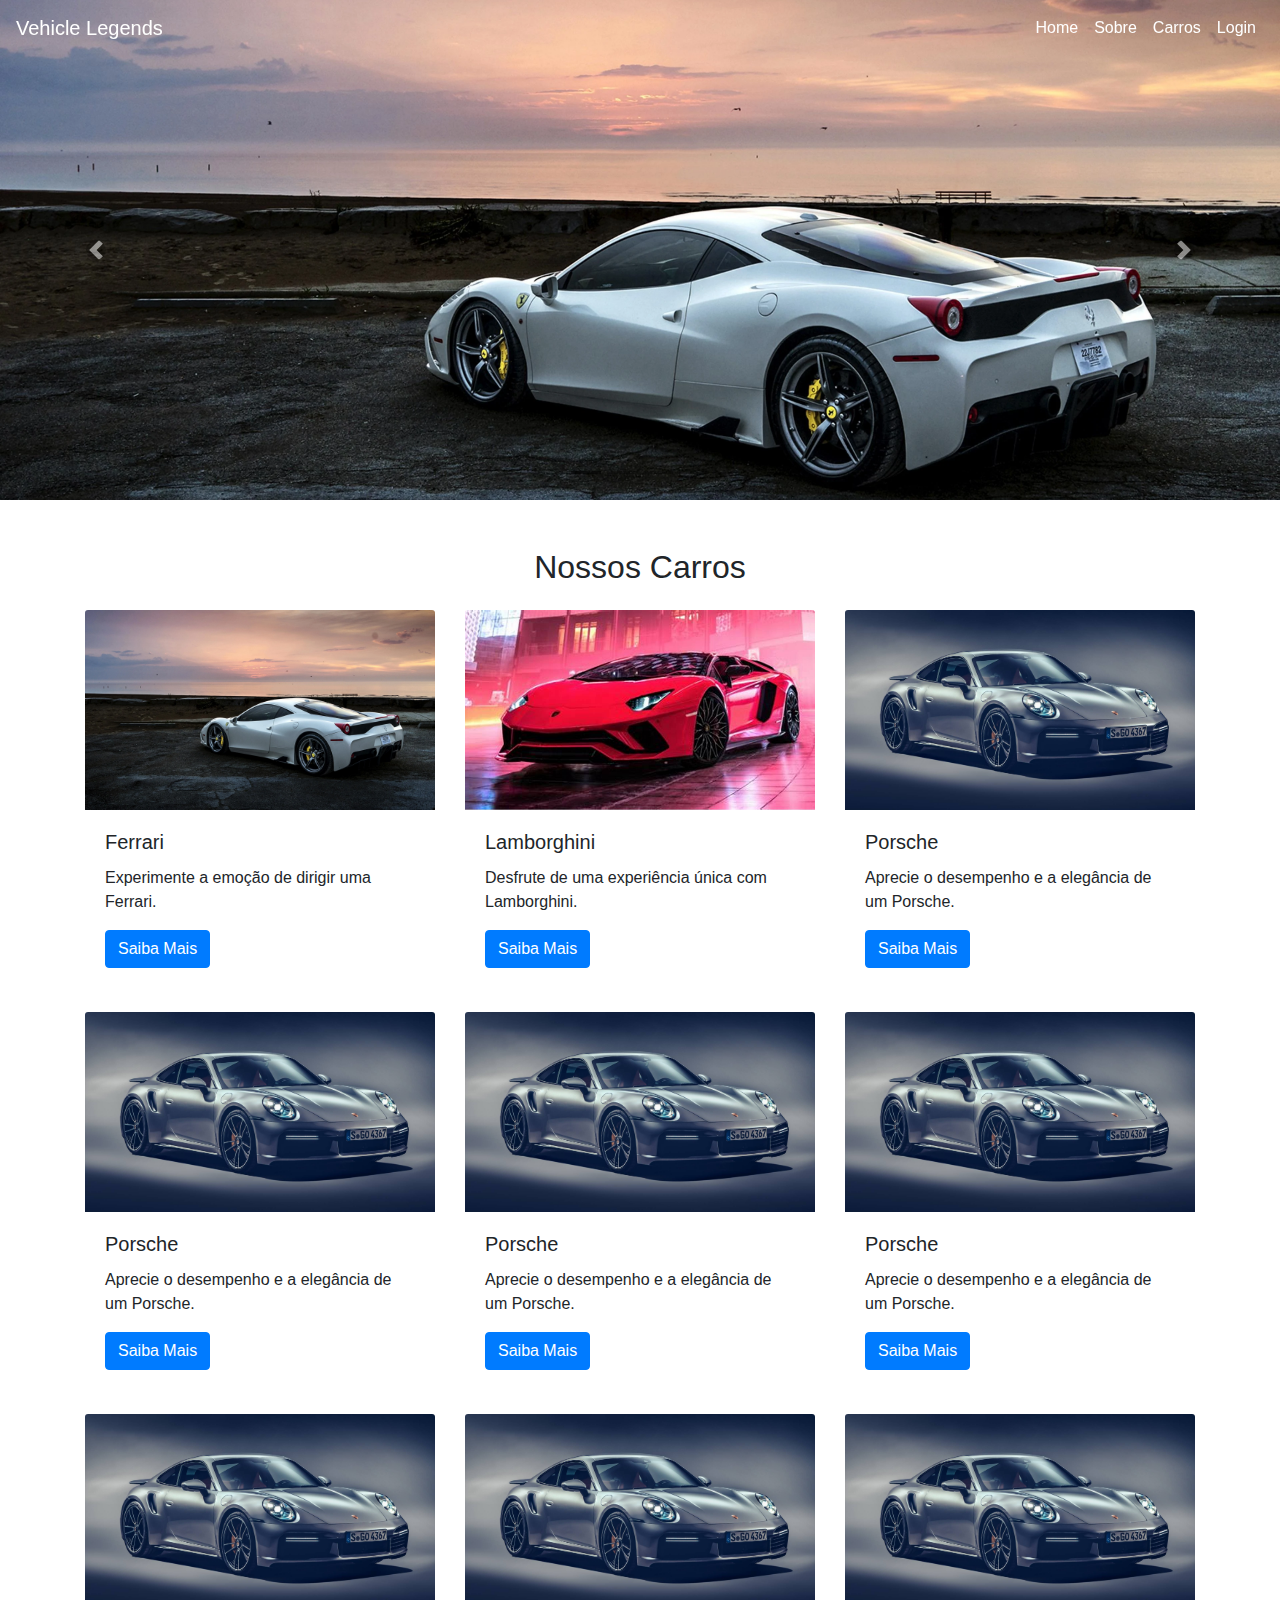
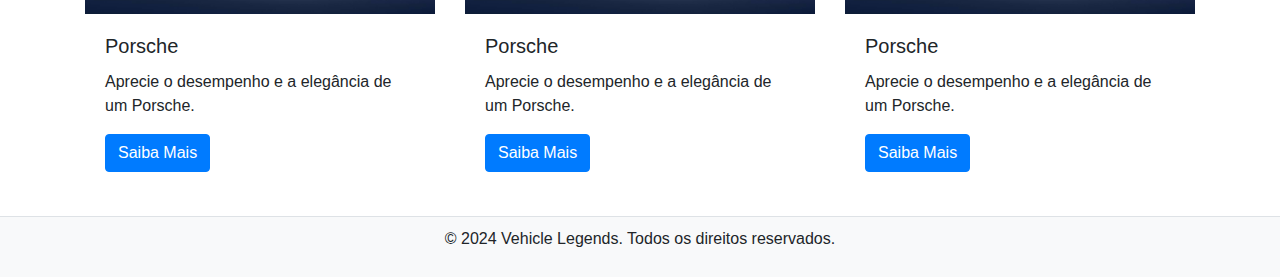
==== pages/index.html @ 717a1f82 "Arquivos HTML Trabalho" ====
<!DOCTYPE html>
<html lang="pt-BR">

<head>
    <meta charset="UTF-8">
    <meta name="viewport" content="width=device-width, initial-scale=1.0">
    <meta name="description" content="Vehicle Legends - Descubra os melhores carros do mundo.">
    <meta name="keywords" content="carros, luxo, Ferrari, Lamborghini, Porsche, McLaren">
    <title>Vehicle Legends</title>
    <link rel="stylesheet" href="https://stackpath.bootstrapcdn.com/bootstrap/4.5.2/css/bootstrap.min.css">
    <style>
        /* Estilo para o carrossel e cabeçalho */
        .carousel {
            position: relative;
            margin-top: 0; /* Remove a margem superior para o carrossel ficar no topo */
            padding-top: 0; /* Remove o padding superior para o carrossel ficar no topo */
        }

        .carousel-item {
            height: 500px; /* Altura do carrossel */
        }

        .carousel-item img {
            height: 100%;
            object-fit: cover;
        }

        /* Remove o texto do meio do carrossel */
        .carousel-caption {
            display: none; /* Esconde o texto do carrossel */
        }

        /* Estilo para a navbar transparente */
        .navbar {
            background: rgba(0, 0, 0, 0) !important; /* Fundo completamente transparente */
            color: white !important;
            padding: 0.5rem 1rem; /* Ajusta o padding para a navbar */
            transition: background 0.3s ease; /* Adiciona uma transição suave para a mudança de fundo */
        }

        .navbar-nav .nav-link {
            color: white !important;
        }

        .navbar-brand {
            color: white !important;
        }

        .carousel-control-prev-icon,
        .carousel-control-next-icon {
            background-color: rgba(0, 0, 0, 0.5);
            border-radius: 50%;
        }

        /* Remove borda azul ao redor dos controles do carrossel */
        .carousel-control-prev,
        .carousel-control-next {
            outline: none;
        }

        .carousel-control-prev:focus,
        .carousel-control-next:focus,
        .carousel-control-prev:active,
        .carousel-control-next:active {
            box-shadow: none;
        }

        /* Remove borda azul dos indicadores ao clicar */
        .carousel-indicators li {
            background-color: rgba(0, 0, 0, 0.5);
        }

        .carousel-indicators li:focus,
        .carousel-indicators li:active {
            outline: none;
        }

        /* Estilo personalizado para a seção de carros */
        .carros .card {
            border: none;
        }

        .card-img-top {
            height: 200px;
            object-fit: cover;
        }

        /* Estilo original para o rodapé */
        footer {
            background: #f8f9fa;
            padding: 10px 0;
            text-align: center;
            border-top: 1px solid #dee2e6;
        }
    </style>
</head>

<body>
    <!-- Barra de Navegação Transparente -->
    <nav class="navbar navbar-expand-lg navbar-dark fixed-top">
        <a class="navbar-brand" href="#">Vehicle Legends</a>
        <button class="navbar-toggler" type="button" data-toggle="collapse" data-target="#navbarNav"
            aria-controls="navbarNav" aria-expanded="false" aria-label="Toggle navigation">
            <span class="navbar-toggler-icon"></span>
        </button>
        <div class="collapse navbar-collapse" id="navbarNav">
            <ul class="navbar-nav ml-auto">
                <li class="nav-item active">
                    <a class="nav-link" href="index.html">Home</a>
                </li>
                <li class="nav-item">
                    <a class="nav-link" href="sobre.html">Sobre</a>
                </li>
                <li class="nav-item">
                    <a class="nav-link" href="carros.html">Carros</a>
                </li>
                <li class="nav-item">
                    <a class="nav-link" href="login.html">Login</a>
                </li>
            </ul>
        </div>
    </nav>

    <!-- Seção de Destaque com Carrossel -->
    <section class="hero">
        <div id="carrosselDestaque" class="carousel slide" data-ride="carousel">
            <ol class="carousel-indicators">
                <li data-target="#carrosselDestaque" data-slide-to="0" class="active"></li>
                <li data-target="#carrosselDestaque" data-slide-to="1"></li>
                <li data-target="#carrosselDestaque" data-slide-to="2"></li>
                <li data-target="#carrosselDestaque" data-slide-to="3"></li>
            </ol>
            <div class="carousel-inner">
                <div class="carousel-item active">
                    <img src="img/ferr.jfif" class="d-block w-100" alt="Carro 1">
                </div>
                <div class="carousel-item">
                    <img src="img/mclaren.jpg" class="d-block w-100" alt="Carro 2">
                </div>
                <div class="carousel-item">
                    <img src="img/porsh.jfif" class="d-block w-100" alt="Carro 3">
                </div>
                <div class="carousel-item">
                    <img src="img/kimg.gif" class="d-block w-100" alt="Carro 4">
                </div>
            </div>
            <a class="carousel-control-prev" href="#carrosselDestaque" role="button" data-slide="prev">
                <span class="carousel-control-prev-icon" aria-hidden="true"></span>
                <span class="sr-only">Previous</span>
            </a>
            <a class="carousel-control-next" href="#carrosselDestaque" role="button" data-slide="next">
                <span class="carousel-control-next-icon" aria-hidden="true"></span>
                <span class="sr-only">Next</span>
            </a>
        </div>
    </section>

    <!-- Seção de Carros -->
    <section class="carros mt-5">
        <div class="container">
            <h2 class="text-center mb-4">Nossos Carros</h2>
            <div class="row">
                <!-- Carro 1 -->
                <div class="col-md-4 mb-4">
                    <div class="card">
                        <img src="img/ferr.jfif" class="card-img-top" alt="Carro de Luxo">
                        <div class="card-body">
                            <h5 class="card-title">Ferrari</h5>
                            <p class="card-text">Experimente a emoção de dirigir uma Ferrari.</p>
                            <a href="#" class="btn btn-primary">Saiba Mais</a>
                        </div>
                    </div>
                </div>
                <!-- Carro 2 -->
                <div class="col-md-4 mb-4">
                    <div class="card">
                        <img src="img/lambo.jfif" class="card-img-top" alt="Carro de Luxo">
                        <div class="card-body">
                            <h5 class="card-title">Lamborghini</h5>
                            <p class="card-text">Desfrute de uma experiência única com Lamborghini.</p>
                            <a href="#" class="btn btn-primary">Saiba Mais</a>
                        </div>
                    </div>
                </div>
                <!-- Carro 3 -->
                <div class="col-md-4 mb-4">
                    <div class="card">
                        <img src="img/porsh.jfif" class="card-img-top" alt="Carro de Luxo">
                        <div class="card-body">
                            <h5 class="card-title">Porsche</h5>
                            <p class="card-text">Aprecie o desempenho e a elegância de um Porsche.</p>
                            <a href="#" class="btn btn-primary">Saiba Mais</a>
                        </div>
                    </div>
                </div>
                <div class="col-md-4 mb-4">
                    <div class="card">
                        <img src="img/porsh.jfif" class="card-img-top" alt="Carro de Luxo">
                        <div class="card-body">
                            <h5 class="card-title">Porsche</h5>
                            <p class="card-text">Aprecie o desempenho e a elegância de um Porsche.</p>
                            <a href="#" class="btn btn-primary">Saiba Mais</a>
                        </div>
                    </div>
                </div>
                <div class="col-md-4 mb-4">
                    <div class="card">
                        <img src="img/porsh.jfif" class="card-img-top" alt="Carro de Luxo">
                        <div class="card-body">
                            <h5 class="card-title">Porsche</h5>
                            <p class="card-text">Aprecie o desempenho e a elegância de um Porsche.</p>
                            <a href="#" class="btn btn-primary">Saiba Mais</a>
                        </div>
                    </div>
                </div>
                <div class="col-md-4 mb-4">
                    <div class="card">
                        <img src="img/porsh.jfif" class="card-img-top" alt="Carro de Luxo">
                        <div class="card-body">
                            <h5 class="card-title">Porsche</h5>
                            <p class="card-text">Aprecie o desempenho e a elegância de um Porsche.</p>
                            <a href="#" class="btn btn-primary">Saiba Mais</a>
                        </div>
                    </div>
                </div>
                <div class="col-md-4 mb-4">
                    <div class="card">
                        <img src="img/porsh.jfif" class="card-img-top" alt="Carro de Luxo">
                        <div class="card-body">
                            <h5 class="card-title">Porsche</h5>
                            <p class="card-text">Aprecie o desempenho e a elegância de um Porsche.</p>
                            <a href="#" class="btn btn-primary">Saiba Mais</a>
                        </div>
                    </div>
                </div>
                <div class="col-md-4 mb-4">
                    <div class="card">
                        <img src="img/porsh.jfif" class="card-img-top" alt="Carro de Luxo">
                        <div class="card-body">
                            <h5 class="card-title">Porsche</h5>
                            <p class="card-text">Aprecie o desempenho e a elegância de um Porsche.</p>
                            <a href="#" class="btn btn-primary">Saiba Mais</a>
                        </div>
                    </div>
                </div>
                <div class="col-md-4 mb-4">
                    <div class="card">
                        <img src="img/porsh.jfif" class="card-img-top" alt="Carro de Luxo">
                        <div class="card-body">
                            <h5 class="card-title">Porsche</h5>
                            <p class="card-text">Aprecie o desempenho e a elegância de um Porsche.</p>
                            <a href="#" class="btn btn-primary">Saiba Mais</a>
                        </div>
                    </div>
                </div>
            </div>
        </div>
    </section>

    <!-- Rodapé -->
    <footer>
        <div class="container">
            <p>&copy; 2024 Vehicle Legends. Todos os direitos reservados.</p>
        </div>
    </footer>

    <!-- Scripts do Bootstrap -->
    <script src="https://code.jquery.com/jquery-3.5.1.slim.min.js"></script>
    <script src="https://cdn.jsdelivr.net/npm/@popperjs/core@2.11.6/dist/umd/popper.min.js"></script>
    <script src="https://stackpath.bootstrapcdn.com/bootstrap/4.5.2/js/bootstrap.min.js"></script>
</body>
</html>
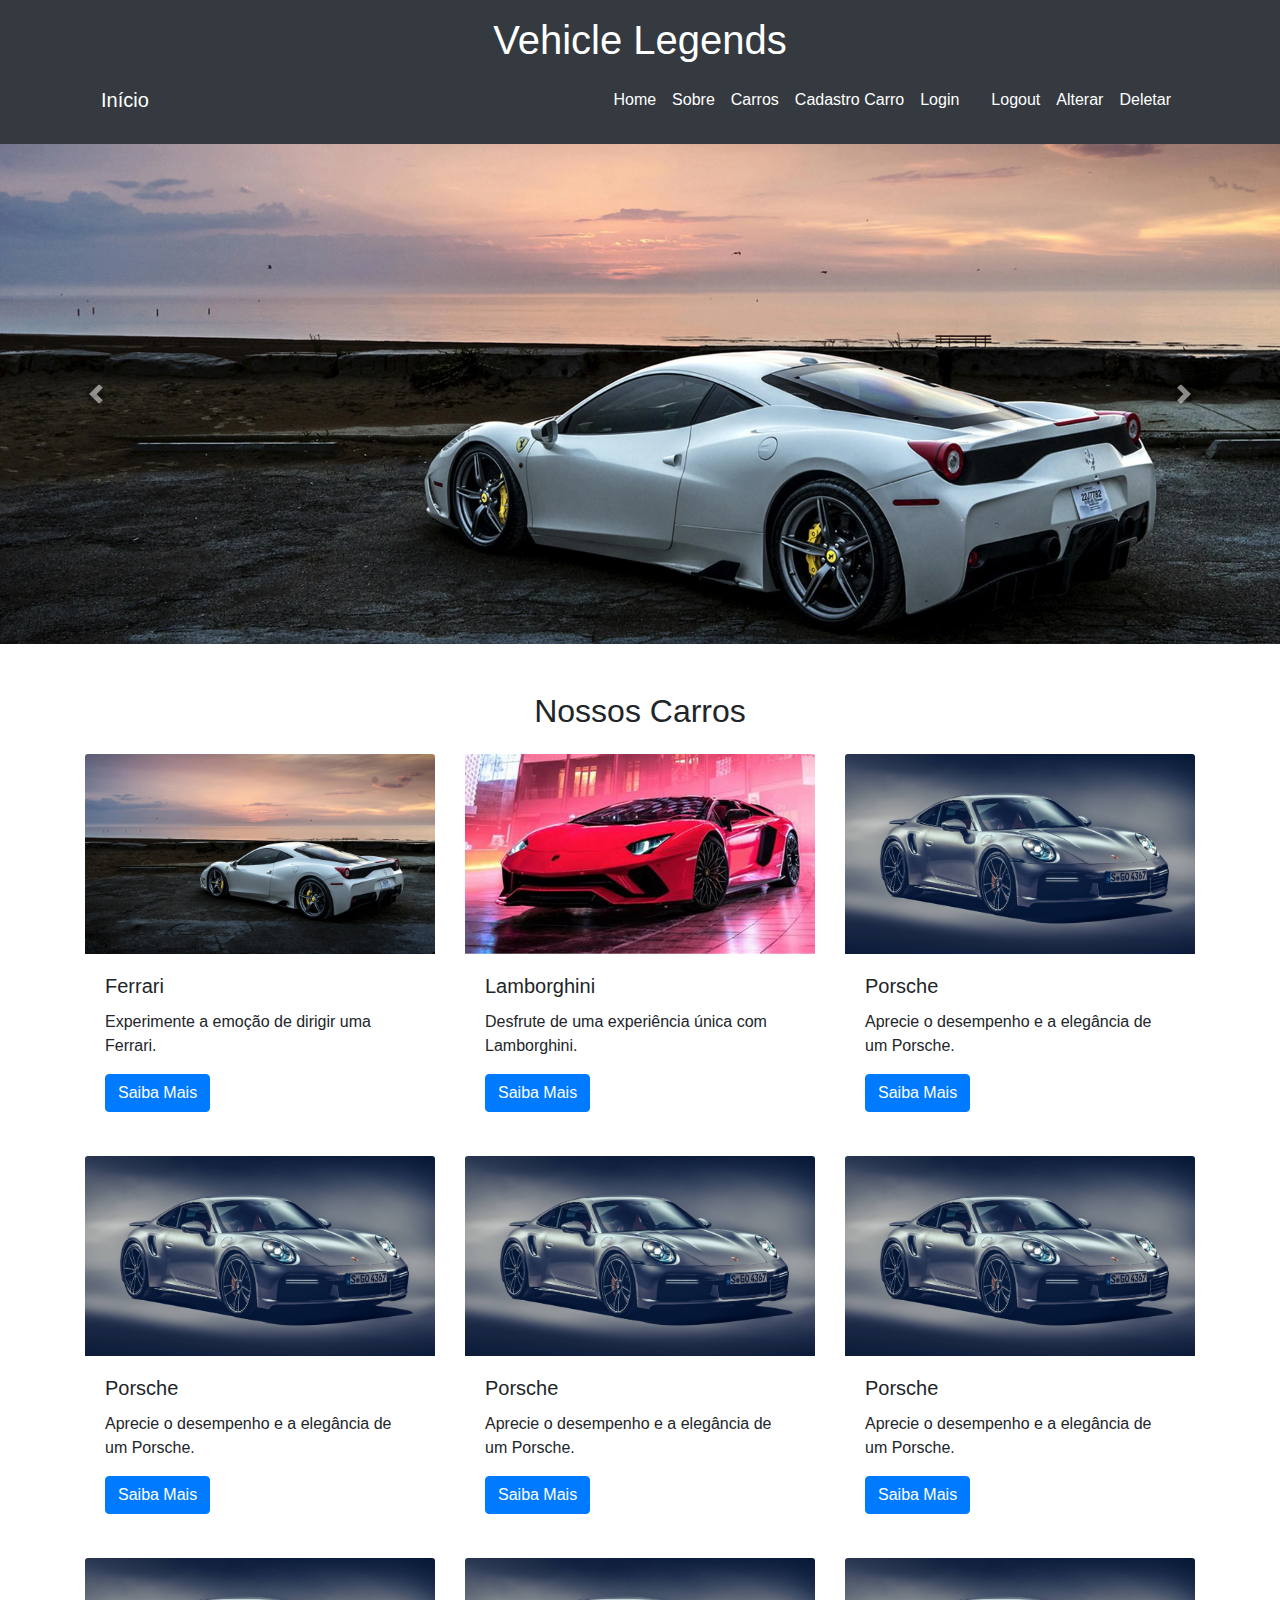
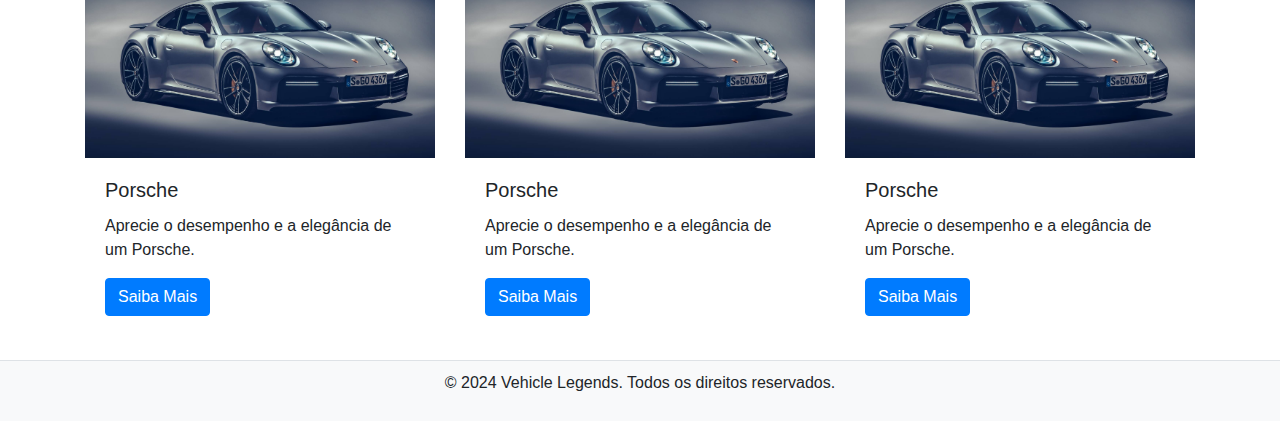
==== commit 66b4394b: "aa" ====
--- a/pages/index.html
+++ b/pages/index.html
@@ -94,32 +94,88 @@
         }
     </style>
 </head>
+<script> 
+        async function logout() {
+        const response = await fetch('http://localhost:3000/api/logout', {
+            method: 'GET',
+            credentials: 'same-origin'  // Garante que o cookie da sessão seja enviado
+        });
+
+        if (response.status === 200) {
+            // Se o logout for bem-sucedido, redireciona para a página de login 
+            window.location.href = '/login.html'; // ou qualquer outra página
+        } else {
+            console.log("Erro ao deslogar");
+        }
+    }
+    // Função para verificar a sessão
+    async function verificarSessao() {
+        const response = await fetch('http://localhost:3000/api/protected', {
+            method: 'GET',
+            credentials: 'same-origin' // Garante que os cookies de sessão sejam enviados
+        });
+
+        if (response.status === 401) {
+            // Usuário não autenticado
+            console.log("nao logou") // não redireciona que nao esta logado
+            document.getElementById('logout').style.display = 'none';
+        } else {
+            //Usuario Logado
+            const data = await response.json();
+            document.getElementById('login-item').style.display = 'none';
+            document.getElementById('usuario').textContent = `Bem-vindo, ${data.usuario.nome}`;
+
+        }
+    }
+    // Chama a função para verificar a sessão quando a página carregar
+    verificarSessao();
+</script>
 
 <body>
-    <!-- Barra de Navegação Transparente -->
-    <nav class="navbar navbar-expand-lg navbar-dark fixed-top">
-        <a class="navbar-brand" href="#">Vehicle Legends</a>
-        <button class="navbar-toggler" type="button" data-toggle="collapse" data-target="#navbarNav"
-            aria-controls="navbarNav" aria-expanded="false" aria-label="Toggle navigation">
-            <span class="navbar-toggler-icon"></span>
-        </button>
-        <div class="collapse navbar-collapse" id="navbarNav">
-            <ul class="navbar-nav ml-auto">
-                <li class="nav-item active">
-                    <a class="nav-link" href="index.html">Home</a>
-                </li>
-                <li class="nav-item">
-                    <a class="nav-link" href="sobre.html">Sobre</a>
-                </li>
-                <li class="nav-item">
-                    <a class="nav-link" href="carros.html">Carros</a>
-                </li>
-                <li class="nav-item">
-                    <a class="nav-link" href="login.html">Login</a>
-                </li>
-            </ul>
+    <header class="bg-dark text-white py-3">
+        <div class="container">
+            <h1 class="text-center">Vehicle Legends</h1>
+            <nav class="navbar navbar-expand-lg navbar-dark">
+                <a class="navbar-brand" href="index.html">Início</a>
+                <button class="navbar-toggler" type="button" data-toggle="collapse" data-target="#navbarNav"
+                    aria-controls="navbarNav" aria-expanded="false" aria-label="Toggle navigation">
+                    <span class="navbar-toggler-icon"></span>
+                </button>
+                <div class="collapse navbar-collapse" id="navbarNav">
+                    <ul class="navbar-nav ml-auto">
+                        <li class="nav-item">
+                            <a class="nav-link" href="index.html">Home</a>
+                        </li>
+                        <li class="nav-item">
+                            <a class="nav-link" href="sobre.html">Sobre</a>
+                        </li>
+                        <li class="nav-item active">
+                            <a class="nav-link" href="carros.html">Carros</a>
+                        </li>
+                        <li class="nav-item">
+                            <a class="nav-link" href="CRUD.html">Cadastro Carro</a>
+                        </li>
+                        <li class="nav-item" id="login-item">
+                            <a class="nav-link" id="login" href="login.html">Login</a>
+                        </li>
+                        <li id="nav-item">
+                            <p class="nav-link" id="usuario"></p>
+                        </li>
+                        <li id="nav-item">
+                            <a class="nav-link" id="logout" onclick="logout()">Logout</a>
+                        </li>
+                        <li class="nav-item" id="alterar">
+                            <a class="nav-link" href="alterar_cli.html">Alterar</a>
+                        </li>
+                        <li class="nav-item" id="alterar">
+                            <a class="nav-link" href="deletar_cli.html">Deletar</a>
+                        </li>
+
+                    </ul>
+                </div>
+            </nav>
         </div>
-    </nav>
+    </header>
 
     <!-- Seção de Destaque com Carrossel -->
     <section class="hero">
@@ -264,7 +320,7 @@
         </div>
     </footer>
 
-    <!-- Scripts do Bootstrap -->
+    
     <script src="https://code.jquery.com/jquery-3.5.1.slim.min.js"></script>
     <script src="https://cdn.jsdelivr.net/npm/@popperjs/core@2.11.6/dist/umd/popper.min.js"></script>
     <script src="https://stackpath.bootstrapcdn.com/bootstrap/4.5.2/js/bootstrap.min.js"></script>
